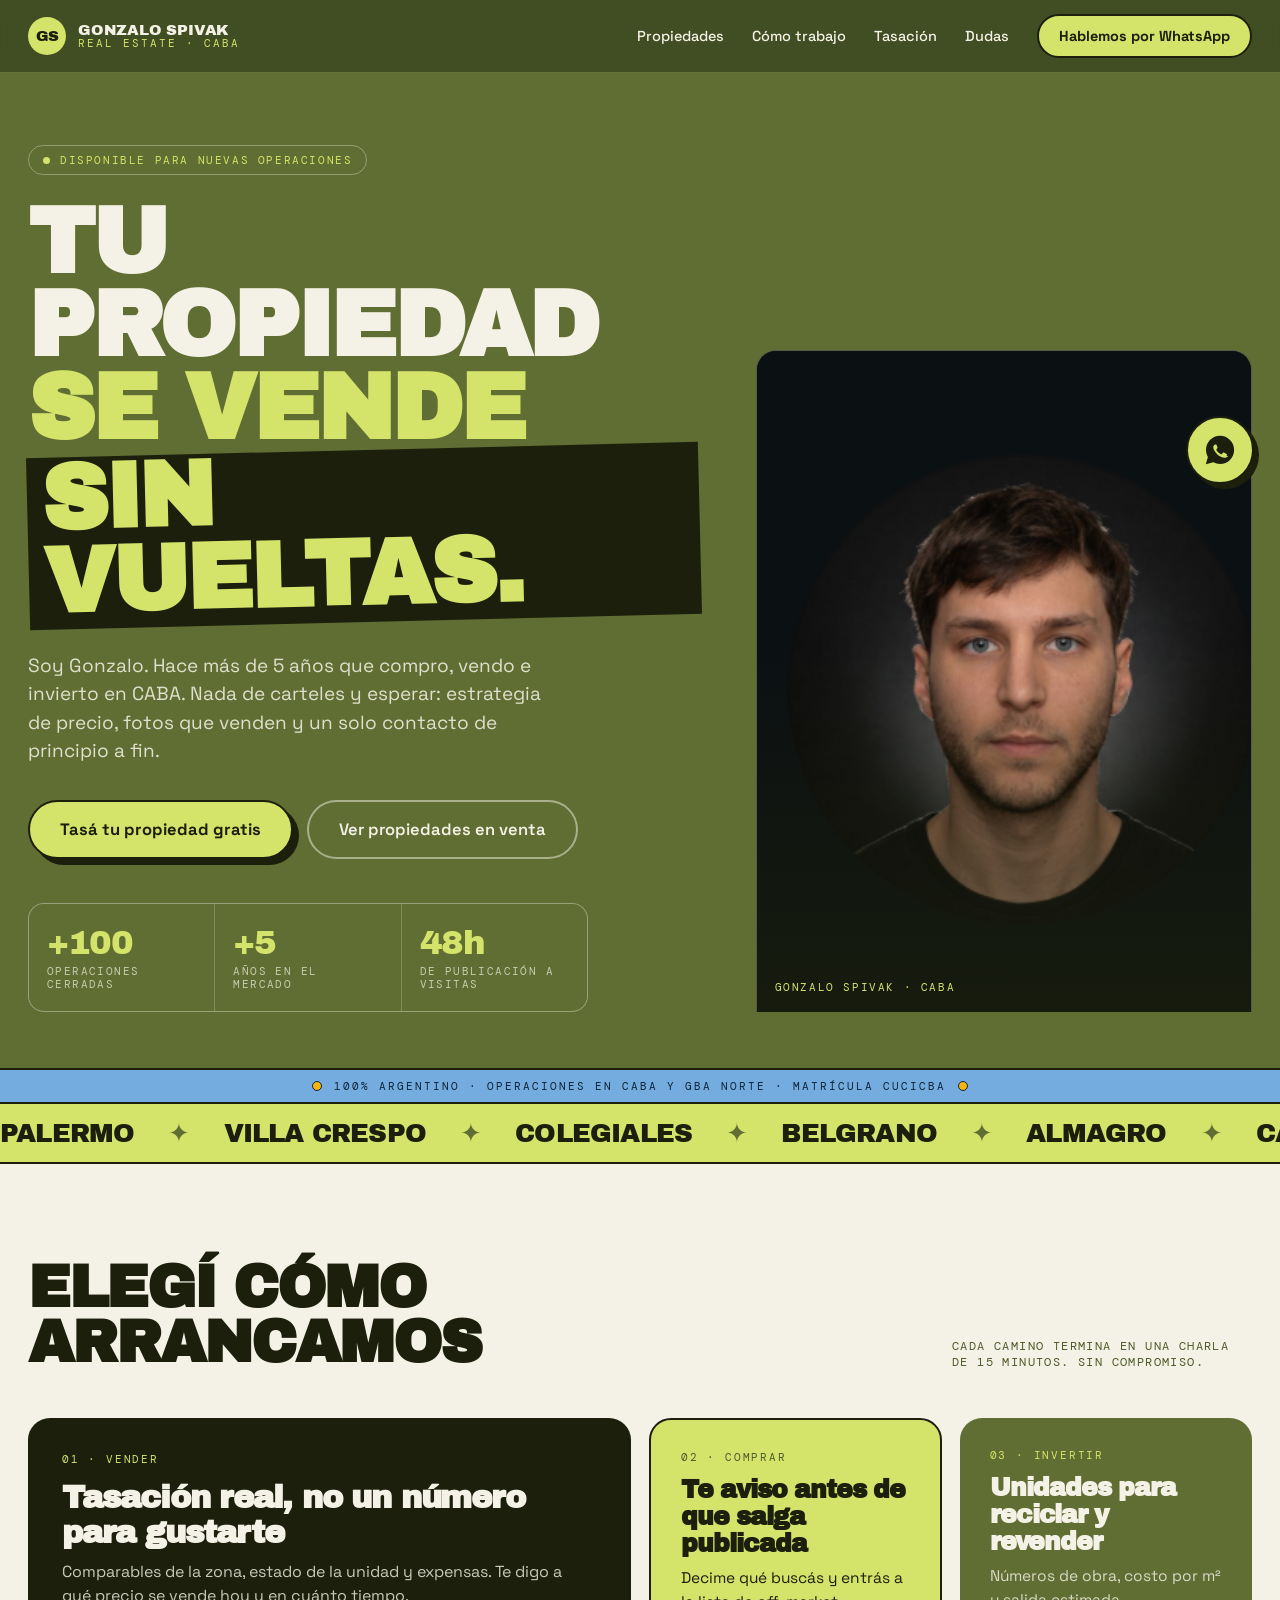
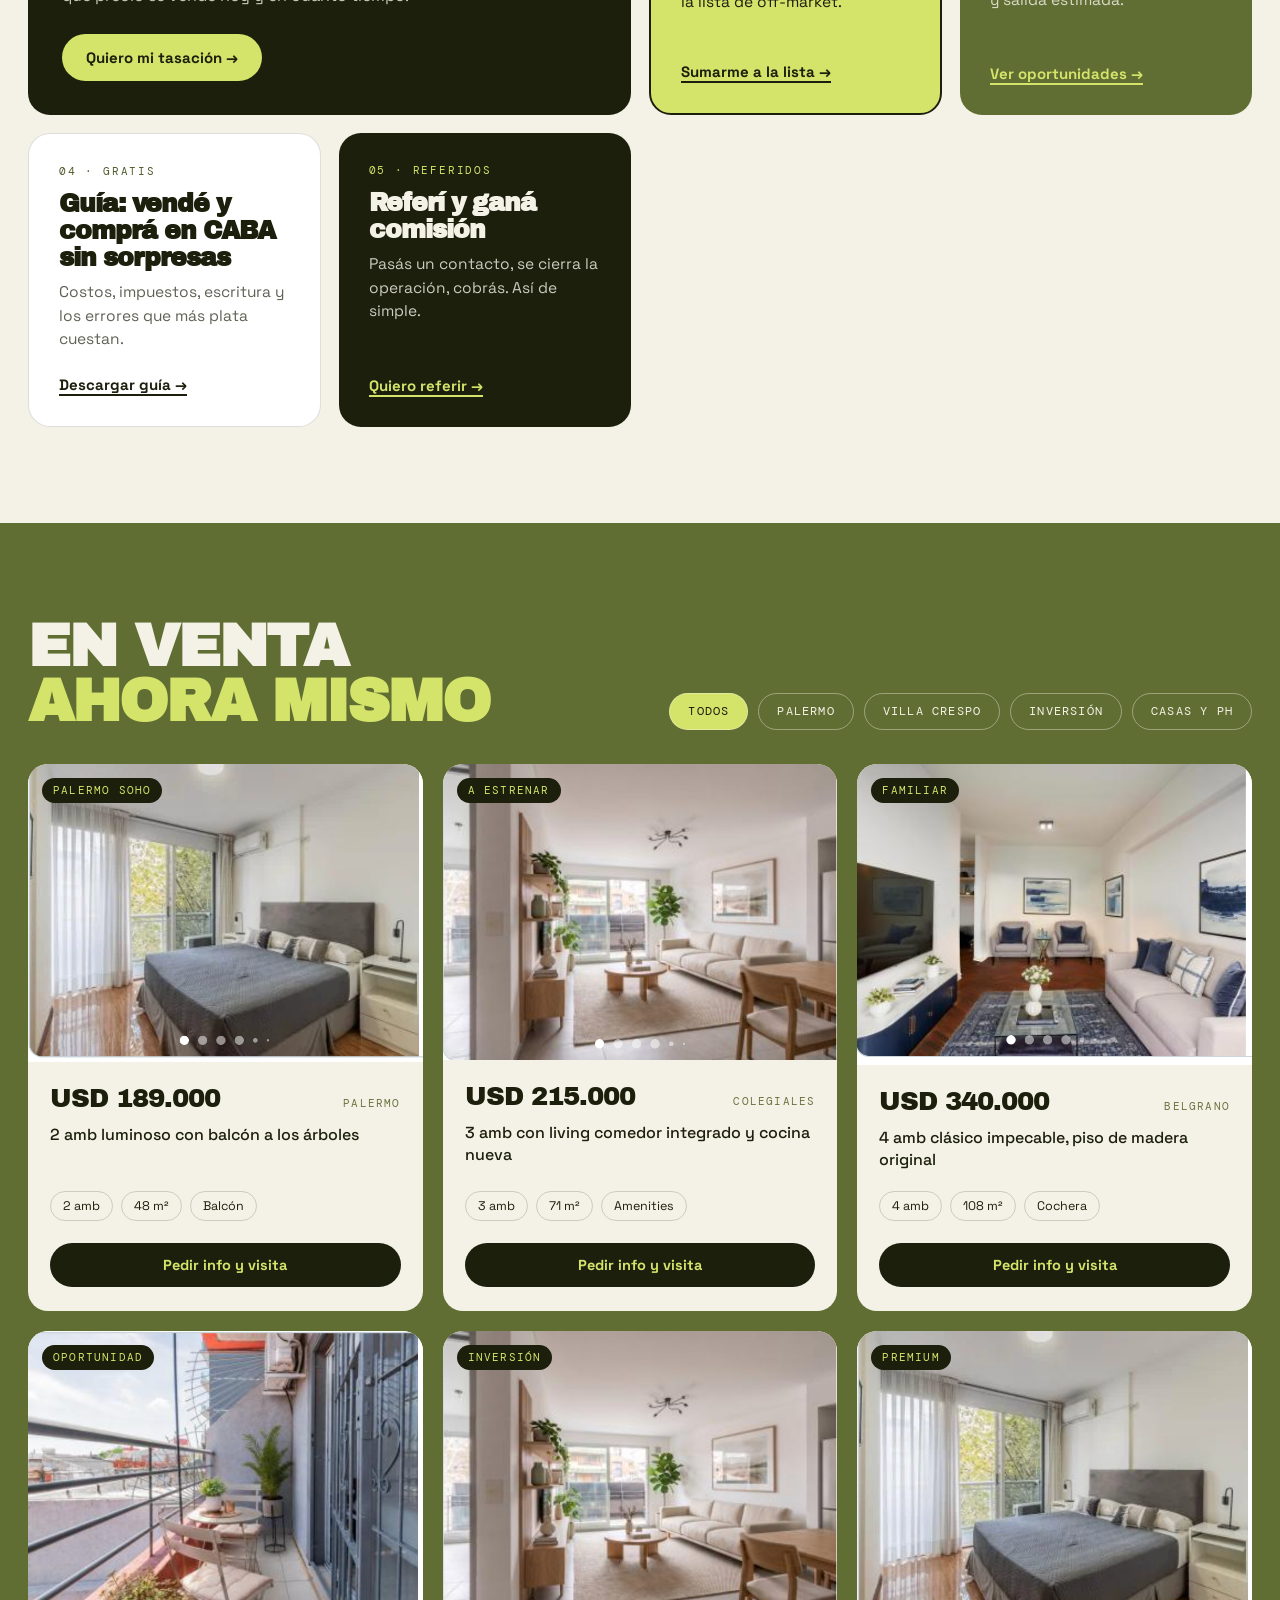
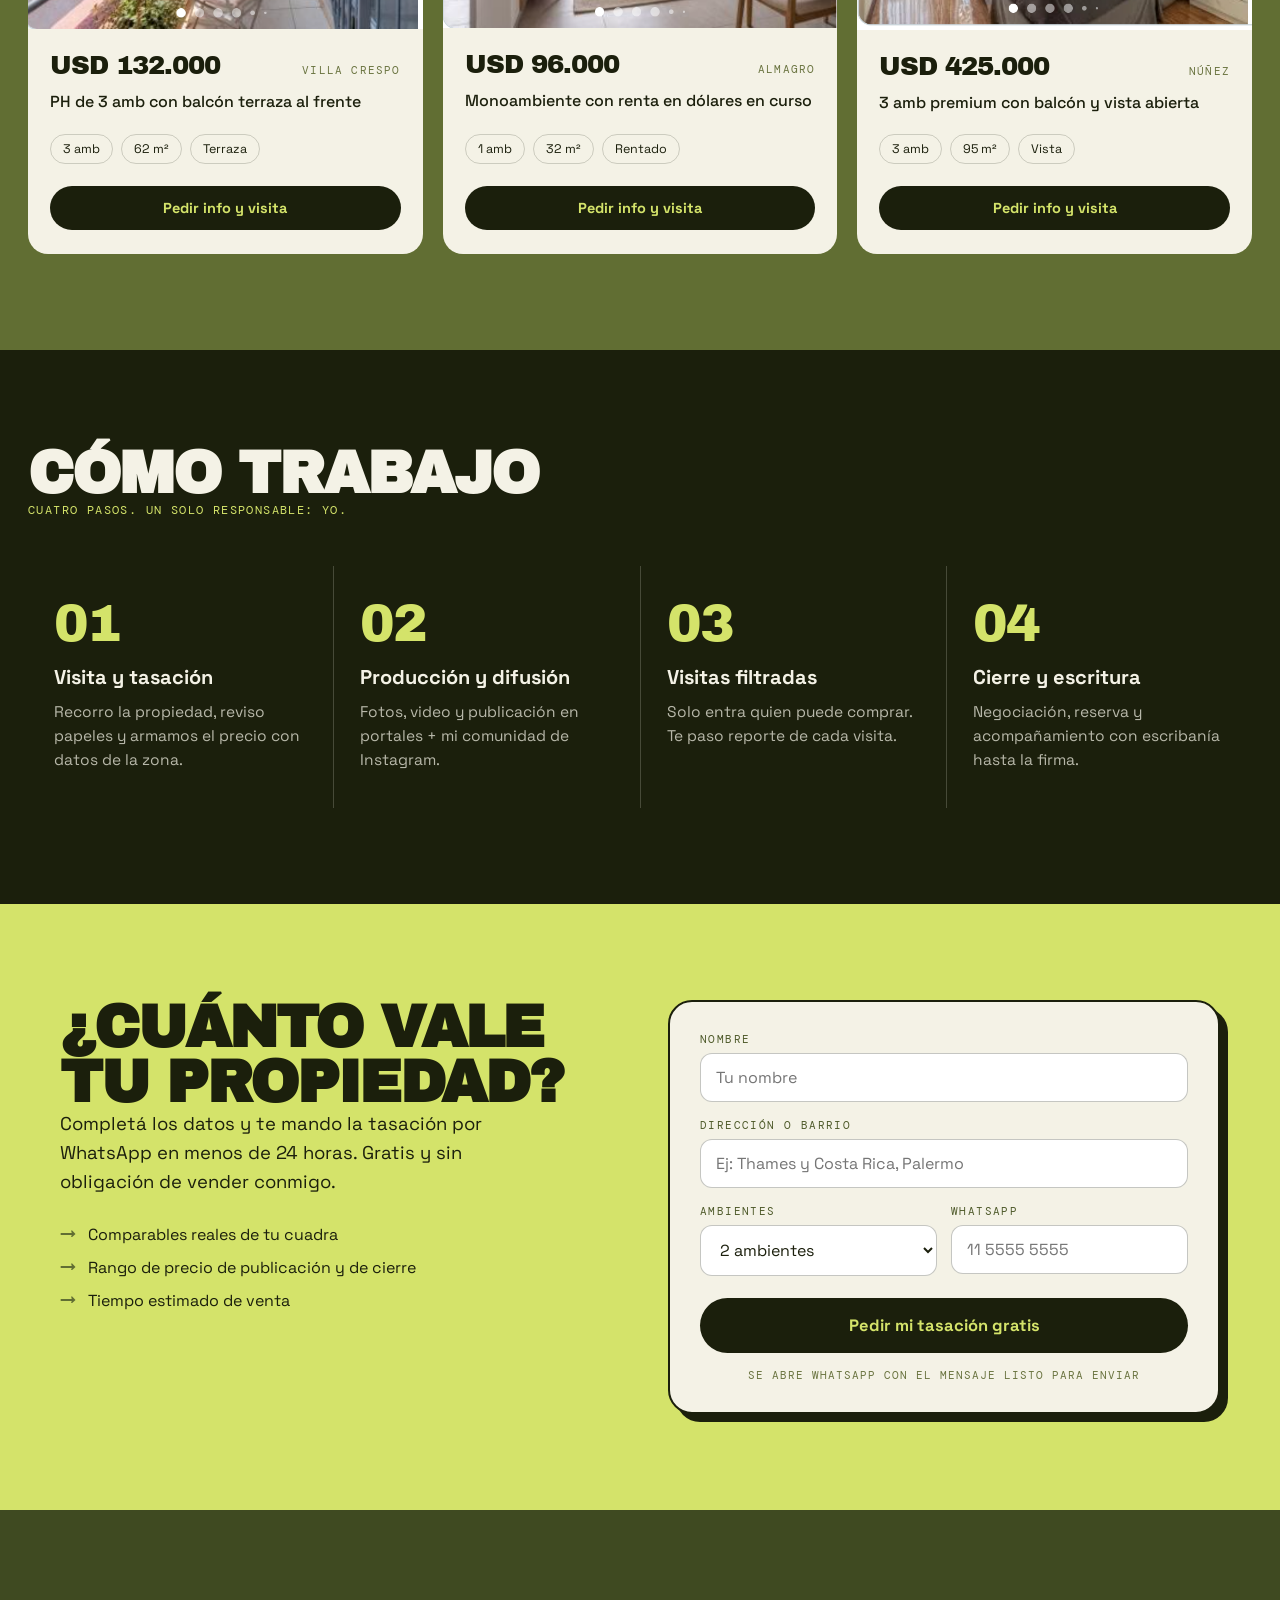
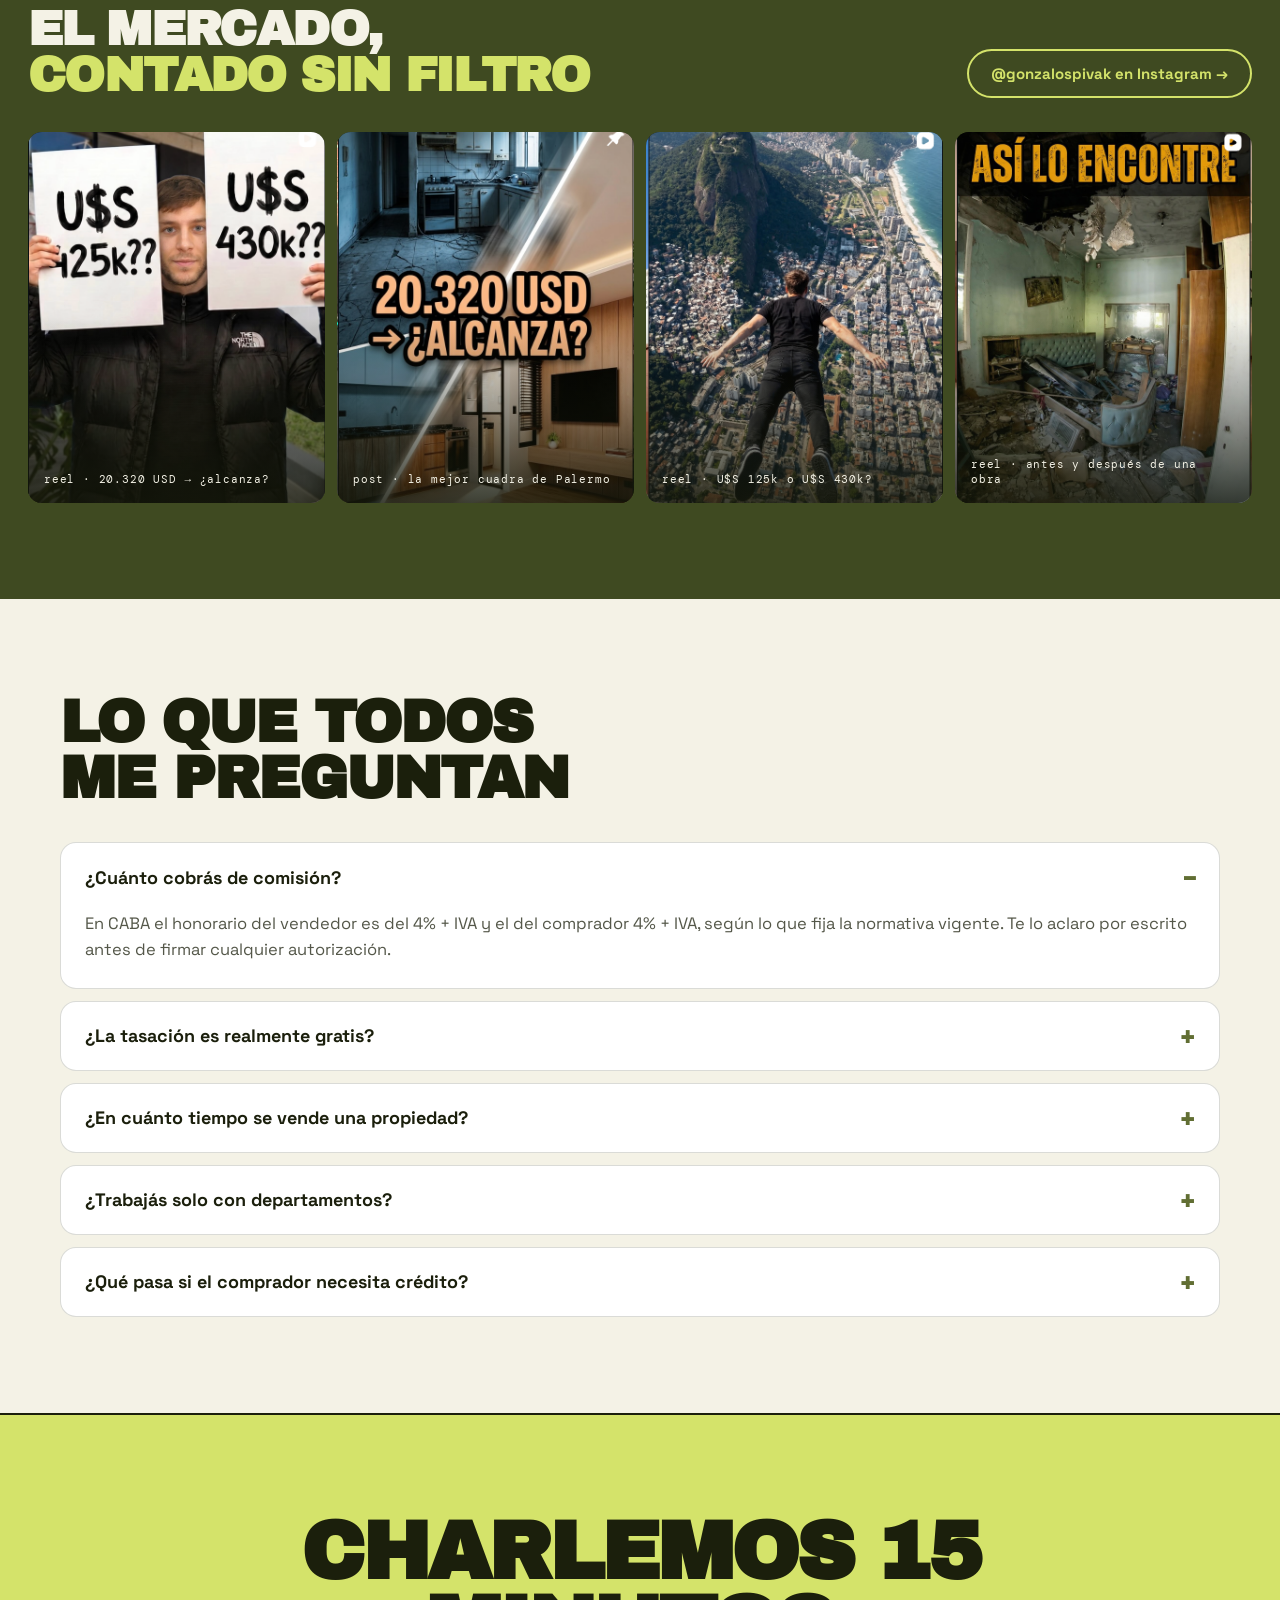
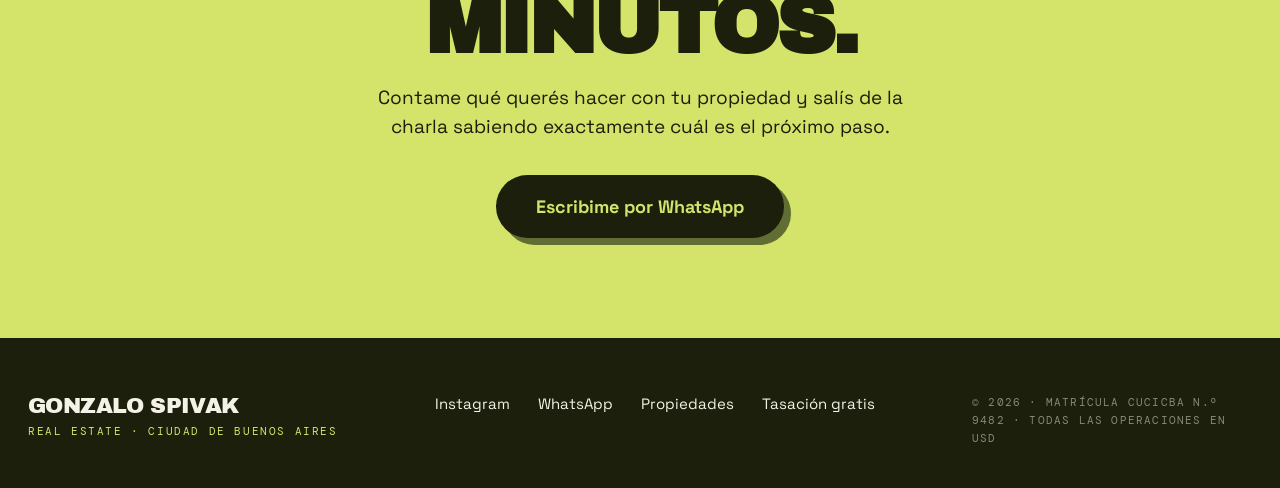
==== index.html @ 614ceec2 "Primera version de la landing de Gonzalo Spivak" ====
<!DOCTYPE html>
<html lang="es-AR">
<head>
<meta charset="UTF-8" />
<meta name="viewport" content="width=device-width, initial-scale=1" />
<title>Gonzalo Spivak — Real Estate CABA | Vendé, comprá o invertí en Buenos Aires</title>
<meta name="description" content="Gonzalo Spivak, inmobiliaria en CABA. Tasación gratis, venta con estrategia de precio y fotos que venden, y oportunidades off-market en Palermo, Belgrano, Villa Crespo y más." />
<link rel="preconnect" href="https://fonts.googleapis.com" />
<link rel="preconnect" href="https://fonts.gstatic.com" crossorigin="anonymous" />
<link href="https://fonts.googleapis.com/css2?family=Archivo+Black&family=Space+Grotesk:wght@400;500;700&family=DM+Mono:wght@400;500&display=swap" rel="stylesheet" />
<link rel="icon" href="data:image/svg+xml,%3Csvg xmlns='http://www.w3.org/2000/svg' viewBox='0 0 64 64'%3E%3Ccircle cx='32' cy='32' r='32' fill='%23D4E36A'/%3E%3Ctext x='32' y='42' font-family='Arial Black,Arial,sans-serif' font-weight='900' font-size='26' fill='%231B1F0C' text-anchor='middle'%3EGS%3C/text%3E%3C/svg%3E" />
<link rel="stylesheet" href="css/styles.css" />
</head>
<body>

<header class="site-header">
  <div class="brand">
    <div class="brand__mark">GS</div>
    <div class="brand__text">
      <span class="brand__name">GONZALO SPIVAK</span>
      <span class="brand__tag">REAL ESTATE · CABA</span>
    </div>
  </div>

  <button class="nav-toggle" id="navToggle" aria-expanded="false" aria-controls="siteNav" aria-label="Abrir menú">
    <span></span><span></span><span></span>
  </button>

  <nav class="site-nav" id="siteNav">
    <a href="#propiedades">Propiedades</a>
    <a href="#proceso">Cómo trabajo</a>
    <a href="#tasacion">Tasación</a>
    <a href="#faq">Dudas</a>
    <a class="btn btn--primary" href="#" target="_blank" rel="noopener" data-wa-link>Hablemos por WhatsApp</a>
  </nav>
</header>

<main>

  <section class="hero">
    <div class="hero__grid">
      <div class="hero__copy">
        <div class="badge">
          <span class="badge__dot"></span>
          DISPONIBLE PARA NUEVAS OPERACIONES
        </div>
        <h1 class="hero__title">
          TU PROPIEDAD<br />
          <span class="hero__title--accent">SE VENDE</span><br />
          <span class="hero__title--stamp">SIN VUELTAS.</span>
        </h1>
        <p class="hero__lead">
          Soy Gonzalo. Hace más de 5 años que compro, vendo e invierto en CABA. Nada de carteles y esperar: estrategia de precio, fotos que venden y un solo contacto de principio a fin.
        </p>
        <div class="hero__actions">
          <a href="#tasacion" class="btn btn--stamp">Tasá tu propiedad gratis</a>
          <a href="#propiedades" class="btn btn--ghost">Ver propiedades en venta</a>
        </div>
        <div class="stats">
          <div class="stats__item">
            <div class="stats__num">+100</div>
            <div class="stats__label">OPERACIONES CERRADAS</div>
          </div>
          <div class="stats__item">
            <div class="stats__num">+5</div>
            <div class="stats__label">AÑOS EN EL MERCADO</div>
          </div>
          <div class="stats__item">
            <div class="stats__num">48h</div>
            <div class="stats__label">DE PUBLICACIÓN A VISITAS</div>
          </div>
        </div>
      </div>

      <div class="hero__portrait">
        <img src="assets/gonzalo.png" alt="Gonzalo Spivak, agente inmobiliario en CABA" />
        <div class="hero__portrait-fade"></div>
        <div class="hero__portrait-caption">GONZALO SPIVAK · CABA</div>
      </div>
    </div>
  </section>

  <div class="trust-bar">
    <span class="trust-bar__inner">
      <span class="trust-bar__dot"></span>
      100% ARGENTINO · OPERACIONES EN CABA Y GBA NORTE · MATRÍCULA CUCICBA
      <span class="trust-bar__dot"></span>
    </span>
  </div>

  <div class="marquee">
    <div class="marquee__track">
      <div class="marquee__group">
        <span>PALERMO</span><span class="marquee__star">✦</span><span>VILLA CRESPO</span><span class="marquee__star">✦</span><span>COLEGIALES</span><span class="marquee__star">✦</span><span>BELGRANO</span><span class="marquee__star">✦</span><span>ALMAGRO</span><span class="marquee__star">✦</span><span>CABALLITO</span><span class="marquee__star">✦</span><span>NÚÑEZ</span><span class="marquee__star">✦</span>
      </div>
      <div class="marquee__group" aria-hidden="true">
        <span>PALERMO</span><span class="marquee__star">✦</span><span>VILLA CRESPO</span><span class="marquee__star">✦</span><span>COLEGIALES</span><span class="marquee__star">✦</span><span>BELGRANO</span><span class="marquee__star">✦</span><span>ALMAGRO</span><span class="marquee__star">✦</span><span>CABALLITO</span><span class="marquee__star">✦</span><span>NÚÑEZ</span><span class="marquee__star">✦</span>
      </div>
    </div>
  </div>

  <section class="section section--light">
    <div class="wrap">
      <div class="section__head">
        <h2 class="section__title">ELEGÍ CÓMO<br />ARRANCAMOS</h2>
        <p class="section__note">CADA CAMINO TERMINA EN UNA CHARLA DE 15 MINUTOS. SIN COMPROMISO.</p>
      </div>
      <div class="paths">
        <article class="path path--wide path--dark reveal">
          <div>
            <div class="path__eyebrow path__eyebrow--lime">01 · VENDER</div>
            <h3 class="path__title path__title--lg">Tasación real, no un número para gustarte</h3>
            <p class="path__body">Comparables de la zona, estado de la unidad y expensas. Te digo a qué precio se vende hoy y en cuánto tiempo.</p>
          </div>
          <a href="#tasacion" class="path__link path__link--pill">Quiero mi tasación →</a>
        </article>

        <article class="path path--lime reveal">
          <div>
            <div class="path__eyebrow path__eyebrow--olive">02 · COMPRAR</div>
            <h3 class="path__title">Te aviso antes de que salga publicada</h3>
            <p class="path__body">Decime qué buscás y entrás a la lista de off-market.</p>
          </div>
          <a href="#" target="_blank" rel="noopener" class="path__link path__link--underline-dark" data-wa-link>Sumarme a la lista →</a>
        </article>

        <article class="path path--olive reveal">
          <div>
            <div class="path__eyebrow path__eyebrow--lime">03 · INVERTIR</div>
            <h3 class="path__title">Unidades para reciclar y revender</h3>
            <p class="path__body path__body--on-olive">Números de obra, costo por m² y salida estimada.</p>
          </div>
          <a href="#" target="_blank" rel="noopener" class="path__link path__link--underline-lime" data-wa-link>Ver oportunidades →</a>
        </article>

        <article class="path path--white reveal">
          <div>
            <div class="path__eyebrow path__eyebrow--olive">04 · GRATIS</div>
            <h3 class="path__title">Guía: vendé y comprá en CABA sin sorpresas</h3>
            <p class="path__body path__body--muted">Costos, impuestos, escritura y los errores que más plata cuestan.</p>
          </div>
          <a href="#" target="_blank" rel="noopener" class="path__link path__link--underline-dark" data-wa-link>Descargar guía →</a>
        </article>

        <article class="path path--dark reveal">
          <div>
            <div class="path__eyebrow path__eyebrow--lime">05 · REFERIDOS</div>
            <h3 class="path__title">Referí y ganá comisión</h3>
            <p class="path__body">Pasás un contacto, se cierra la operación, cobrás. Así de simple.</p>
          </div>
          <a href="#" target="_blank" rel="noopener" class="path__link path__link--underline-lime" data-wa-link>Quiero referir →</a>
        </article>
      </div>
    </div>
  </section>

  <section id="propiedades" class="section section--olive">
    <div class="wrap">
      <div class="section__head section__head--row">
        <h2 class="section__title section__title--on-olive">EN VENTA<br /><span class="section__title--accent">AHORA MISMO</span></h2>
        <div class="filters" id="filters" role="group" aria-label="Filtrar propiedades"></div>
      </div>
      <div class="properties" id="properties"></div>
    </div>
  </section>

  <section id="proceso" class="section section--dark">
    <div class="wrap">
      <h2 class="section__title section__title--on-olive">CÓMO TRABAJO</h2>
      <p class="section__note section__note--lime">CUATRO PASOS. UN SOLO RESPONSABLE: YO.</p>
      <div class="steps">
        <div class="step reveal">
          <div class="step__num">01</div>
          <h3 class="step__title">Visita y tasación</h3>
          <p class="step__body">Recorro la propiedad, reviso papeles y armamos el precio con datos de la zona.</p>
        </div>
        <div class="step reveal">
          <div class="step__num">02</div>
          <h3 class="step__title">Producción y difusión</h3>
          <p class="step__body">Fotos, video y publicación en portales + mi comunidad de Instagram.</p>
        </div>
        <div class="step reveal">
          <div class="step__num">03</div>
          <h3 class="step__title">Visitas filtradas</h3>
          <p class="step__body">Solo entra quien puede comprar. Te paso reporte de cada visita.</p>
        </div>
        <div class="step reveal">
          <div class="step__num">04</div>
          <h3 class="step__title">Cierre y escritura</h3>
          <p class="step__body">Negociación, reserva y acompañamiento con escribanía hasta la firma.</p>
        </div>
      </div>
    </div>
  </section>

  <section id="tasacion" class="section section--lime">
    <div class="wrap wrap--narrow tasacion">
      <div class="tasacion__copy">
        <h2 class="section__title">¿CUÁNTO VALE<br />TU PROPIEDAD?</h2>
        <p class="tasacion__lead">Completá los datos y te mando la tasación por WhatsApp en menos de 24 horas. Gratis y sin obligación de vender conmigo.</p>
        <ul class="tasacion__list">
          <li><span class="tasacion__arrow">→</span> Comparables reales de tu cuadra</li>
          <li><span class="tasacion__arrow">→</span> Rango de precio de publicación y de cierre</li>
          <li><span class="tasacion__arrow">→</span> Tiempo estimado de venta</li>
        </ul>
      </div>

      <form class="tasacion__form" id="tasacionForm" novalidate>
        <label class="field">NOMBRE
          <input type="text" name="nombre" placeholder="Tu nombre" autocomplete="name" />
        </label>
        <label class="field">DIRECCIÓN O BARRIO
          <input type="text" name="zona" placeholder="Ej: Thames y Costa Rica, Palermo" autocomplete="off" />
        </label>
        <div class="field-row">
          <label class="field">AMBIENTES
            <select name="amb">
              <option>1 ambiente</option>
              <option selected>2 ambientes</option>
              <option>3 ambientes</option>
              <option>4 o más</option>
              <option>Casa / PH</option>
            </select>
          </label>
          <label class="field">WHATSAPP
            <input type="tel" name="tel" placeholder="11 5555 5555" autocomplete="tel" />
          </label>
        </div>
        <button type="submit" class="btn btn--dark-block">Pedir mi tasación gratis</button>
        <p class="tasacion__hint">SE ABRE WHATSAPP CON EL MENSAJE LISTO PARA ENVIAR</p>
      </form>
    </div>
  </section>

  <section class="section section--olive-deep" id="instagram">
    <div class="wrap">
      <div class="section__head section__head--row">
        <h2 class="section__title section__title--on-olive section__title--sm">EL MERCADO,<br /><span class="section__title--accent">CONTADO SIN FILTRO</span></h2>
        <a href="https://www.instagram.com/gonzalospivak/" target="_blank" rel="noopener" class="btn btn--outline-lime">@gonzalospivak en Instagram →</a>
      </div>
      <div class="reels" id="reels"></div>
    </div>
  </section>

  <section id="faq" class="section section--light">
    <div class="wrap wrap--narrow">
      <h2 class="section__title">LO QUE TODOS<br />ME PREGUNTAN</h2>
      <div class="faq" id="faq-list"></div>
    </div>
  </section>

  <section class="section section--lime section--cta">
    <div class="wrap wrap--narrow">
      <h2 class="cta__title">CHARLEMOS 15<br />MINUTOS.</h2>
      <p class="cta__lead">Contame qué querés hacer con tu propiedad y salís de la charla sabiendo exactamente cuál es el próximo paso.</p>
      <a href="#" target="_blank" rel="noopener" class="btn btn--cta" data-wa-link>Escribime por WhatsApp</a>
    </div>
  </section>

</main>

<footer class="site-footer">
  <div class="wrap footer__row">
    <div>
      <div class="footer__brand">GONZALO SPIVAK</div>
      <div class="footer__tag">REAL ESTATE · CIUDAD DE BUENOS AIRES</div>
    </div>
    <div class="footer__links">
      <a href="https://www.instagram.com/gonzalospivak/" target="_blank" rel="noopener">Instagram</a>
      <a href="#" target="_blank" rel="noopener" data-wa-link>WhatsApp</a>
      <a href="#propiedades">Propiedades</a>
      <a href="#tasacion">Tasación gratis</a>
    </div>
    <div class="footer__legal">© 2026 · MATRÍCULA CUCICBA N.º 9482 · TODAS LAS OPERACIONES EN USD</div>
  </div>
</footer>

<a href="#" target="_blank" rel="noopener" title="Hablemos por WhatsApp" class="wa-float" data-wa-link>
  <svg viewBox="0 0 24 24" width="34" height="34" fill="#1B1F0C" aria-hidden="true"><path d="M12.04 2C6.58 2 2.13 6.45 2.13 11.91c0 1.75.46 3.46 1.32 4.96L2 22l5.25-1.38a9.9 9.9 0 0 0 4.79 1.22h.01c5.46 0 9.91-4.45 9.91-9.91S17.5 2 12.04 2Zm5.8 14.03c-.25.7-1.45 1.34-2 1.39-.55.05-1.07.25-3.6-.84s-4-3.83-4.13-4.01c-.13-.18-.85-1.2-.85-2.29s.57-1.62.78-1.84c.2-.22.44-.28.59-.28h.42c.14 0 .32-.05.5.38.18.44.63 1.55.69 1.66.05.11.09.24.01.39-.07.15-.14.25-.28.4-.14.15-.29.33-.41.44-.13.13-.27.27-.12.53.15.26.66 1.09 1.42 1.77.97.87 1.62 1.12 1.87 1.24.25.13.4.11.55-.06.15-.18.63-.73.8-.98.17-.26.34-.21.57-.13.23.09 1.47.69 1.72.82.25.13.42.19.48.29.06.11.06.62-.19 1.32Z"/></svg>
</a>

<script src="js/script.js"></script>
</body>
</html>
---- css/styles.css ----
:root {
  --olive: #616E33;
  --olive-mid: #3F4A21;
  --olive-dark: #1B1F0C;
  --olive-deep: #14170A;
  --lime: #D4E36A;
  --lime-light: #E9F78C;
  --cream: #F4F2E6;
  --cream-70: rgba(244, 242, 230, .7);
  --cream-72: rgba(244, 242, 230, .72);
  --cream-80: rgba(244, 242, 230, .8);
  --cream-82: rgba(244, 242, 230, .82);
  --cream-86: rgba(244, 242, 230, .86);
  --muted-a: #4E5A2A;
  --muted-b: #6A7440;
  --blue: #74ACDF;
  --blue-dark: #0D2438;
  --yellow: #F6B40E;
  --wash: #E6E3D2;
  --dark-14: rgba(27, 31, 12, .14);
  --dark-16: rgba(27, 31, 12, .16);
  --dark-18: rgba(27, 31, 12, .18);
  --dark-25: rgba(27, 31, 12, .25);
  --dark-70: rgba(27, 31, 12, .7);
  --dark-75: rgba(27, 31, 12, .75);
  --font-display: 'Archivo Black', sans-serif;
  --font-body: 'Space Grotesk', Helvetica, sans-serif;
  --font-mono: 'DM Mono', monospace;
}

* { box-sizing: border-box; }

html, body {
  margin: 0;
  padding: 0;
  background: var(--olive);
}

body {
  font-family: var(--font-body);
  color: var(--cream);
  overflow-x: hidden;
}

a {
  color: var(--olive-dark);
  text-decoration: none;
}

::selection {
  background: var(--lime);
  color: var(--olive-dark);
}

img { max-width: 100%; display: block; }

.wrap {
  max-width: 1360px;
  margin: 0 auto;
}

.wrap--narrow { max-width: 1160px; }

@keyframes gsMarquee {
  from { transform: translateX(0); }
  to { transform: translateX(-50%); }
}

@keyframes gsPulse {
  0%, 100% { transform: scale(1); }
  50% { transform: scale(1.06); }
}

/* Buttons */

.btn {
  display: inline-flex;
  align-items: center;
  justify-content: center;
  gap: 8px;
  border-radius: 999px;
  font-weight: 700;
  cursor: pointer;
  border: none;
  transition: transform .15s ease, box-shadow .15s ease, background .15s ease, color .15s ease, border-color .15s ease;
}

.btn--primary {
  background: var(--lime);
  color: var(--olive-dark);
  padding: 11px 20px;
  font-size: 14.5px;
  border: 2px solid var(--olive-dark);
}
.btn--primary:hover { background: var(--lime-light); transform: translateY(-2px); }

.btn--stamp {
  background: var(--lime);
  color: var(--olive-dark);
  padding: 17px 30px;
  font-size: 16.5px;
  border: 2px solid var(--olive-dark);
  box-shadow: 6px 6px 0 var(--olive-dark);
}
.btn--stamp:hover { transform: translate(3px, 3px); box-shadow: 2px 2px 0 var(--olive-dark); }

.btn--ghost {
  border: 2px solid rgba(244, 242, 230, .5);
  color: var(--cream);
  padding: 17px 30px;
  font-size: 16.5px;
  font-weight: 600;
  background: transparent;
}
.btn--ghost:hover { border-color: var(--lime); color: var(--lime); }

.btn--dark-block {
  margin-top: 6px;
  background: var(--olive-dark);
  color: var(--lime);
  border: none;
  border-radius: 999px;
  padding: 17px;
  font-family: var(--font-body);
  font-weight: 700;
  font-size: 16.5px;
  cursor: pointer;
  width: 100%;
}
.btn--dark-block:hover { background: var(--olive-mid); }

.btn--outline-lime {
  border: 2px solid var(--lime);
  color: var(--lime);
  padding: 13px 22px;
  font-size: 15px;
  background: transparent;
}
.btn--outline-lime:hover { background: var(--lime); color: var(--olive-dark); }

.btn--cta {
  display: inline-block;
  background: var(--olive-dark);
  color: var(--lime);
  padding: 20px 40px;
  font-size: 18px;
  box-shadow: 7px 7px 0 var(--olive);
}
.btn--cta:hover { transform: translate(3px, 3px); box-shadow: 2px 2px 0 var(--olive); }

/* Header */

.site-header {
  position: sticky;
  top: 0;
  z-index: 50;
  display: flex;
  align-items: center;
  justify-content: space-between;
  gap: 24px;
  padding: 14px 28px;
  background: rgba(63, 74, 33, .92);
  backdrop-filter: blur(10px);
  -webkit-backdrop-filter: blur(10px);
  border-bottom: 1px solid rgba(212, 227, 106, .25);
}

.brand { display: flex; align-items: center; gap: 12px; }

.brand__mark {
  width: 38px;
  height: 38px;
  border-radius: 50%;
  background: var(--lime);
  color: var(--olive-dark);
  display: grid;
  place-items: center;
  font-family: var(--font-display);
  font-size: 15px;
  letter-spacing: -.5px;
  flex-shrink: 0;
}

.brand__text { display: flex; flex-direction: column; line-height: 1.05; }
.brand__name { font-family: var(--font-display); font-size: 15px; letter-spacing: -.2px; color: var(--cream); }
.brand__tag { font-family: var(--font-mono); font-size: 10.5px; letter-spacing: 2px; color: var(--lime); }

.site-nav { display: flex; align-items: center; gap: 28px; }
.site-nav a:not(.btn) { color: var(--cream); font-size: 14.5px; font-weight: 500; }
.site-nav a:not(.btn):hover { color: var(--lime); }

.nav-toggle {
  display: none;
  flex-direction: column;
  justify-content: center;
  gap: 5px;
  width: 38px;
  height: 38px;
  background: transparent;
  border: 1px solid rgba(244, 242, 230, .4);
  border-radius: 10px;
  cursor: pointer;
  padding: 0;
}
.nav-toggle span {
  display: block;
  width: 18px;
  height: 2px;
  margin: 0 auto;
  background: var(--cream);
  transition: transform .2s ease, opacity .2s ease;
}
.nav-toggle[aria-expanded="true"] span:nth-child(1) { transform: translateY(7px) rotate(45deg); }
.nav-toggle[aria-expanded="true"] span:nth-child(2) { opacity: 0; }
.nav-toggle[aria-expanded="true"] span:nth-child(3) { transform: translateY(-7px) rotate(-45deg); }

/* Hero */

.hero {
  position: relative;
  padding: 72px 28px 0;
  max-width: 1360px;
  margin: 0 auto;
}

.hero__grid {
  display: grid;
  grid-template-columns: 1.15fr .85fr;
  gap: 56px;
  align-items: end;
}

.badge {
  display: inline-flex;
  align-items: center;
  gap: 10px;
  border: 1px solid rgba(244, 242, 230, .35);
  border-radius: 999px;
  padding: 7px 14px;
  font-family: var(--font-mono);
  font-size: 11px;
  letter-spacing: 1.6px;
  color: var(--lime);
  margin-bottom: 26px;
}

.badge__dot {
  width: 7px;
  height: 7px;
  border-radius: 50%;
  background: var(--lime);
  display: inline-block;
  animation: gsPulse 1.6s ease-in-out infinite;
}

.hero__title {
  font-family: var(--font-display);
  font-size: clamp(46px, 7.2vw, 104px);
  line-height: .9;
  letter-spacing: -3px;
  margin: 0;
  color: var(--cream);
  text-wrap: balance;
}
.hero__title--accent { color: var(--lime); }
.hero__title--stamp {
  display: inline-block;
  background: var(--olive-dark);
  color: var(--lime);
  padding: 0 14px 6px;
  transform: rotate(-1.4deg);
}

.hero__lead {
  max-width: 520px;
  font-size: 19px;
  line-height: 1.5;
  color: var(--cream-86);
  margin: 30px 0 34px;
}

.hero__actions { display: flex; flex-wrap: wrap; gap: 14px; margin-bottom: 44px; }

.stats {
  display: grid;
  grid-template-columns: repeat(3, minmax(0, 1fr));
  gap: 1px;
  background: rgba(244, 242, 230, .22);
  border: 1px solid rgba(244, 242, 230, .22);
  border-radius: 16px;
  overflow: hidden;
  max-width: 560px;
}
.stats__item { background: var(--olive); padding: 20px 18px; }
.stats__num { font-family: var(--font-display); font-size: 34px; color: var(--lime); letter-spacing: -1.5px; }
.stats__label { font-family: var(--font-mono); font-size: 10.5px; letter-spacing: 1.4px; color: var(--cream-70); margin-top: 4px; }

.hero__portrait {
  position: relative;
  border-radius: 20px 20px 0 0;
  overflow: hidden;
  border: 1px solid rgba(244, 242, 230, .3);
  border-bottom: none;
  aspect-ratio: 3 / 4;
  background: var(--olive-deep);
}
.hero__portrait img { width: 100%; height: 100%; object-fit: cover; object-position: 50% 22%; }
.hero__portrait-fade {
  position: absolute;
  inset: 0;
  background: linear-gradient(180deg, rgba(97, 110, 51, 0) 45%, rgba(27, 31, 12, .75) 100%);
}
.hero__portrait-caption {
  position: absolute;
  left: 18px;
  bottom: 18px;
  font-family: var(--font-mono);
  font-size: 10.5px;
  letter-spacing: 1.6px;
  color: var(--lime);
}

/* Trust bar + marquee */

.trust-bar {
  margin-top: 56px;
  display: flex;
  align-items: center;
  background: var(--blue);
  border-top: 2px solid var(--olive-dark);
  color: var(--blue-dark);
  font-family: var(--font-mono);
  font-size: 11px;
  letter-spacing: 2px;
  padding: 9px 28px;
  justify-content: center;
  text-align: center;
}
.trust-bar__inner { display: inline-flex; align-items: center; gap: 12px; flex-wrap: wrap; justify-content: center; }
.trust-bar__dot { width: 10px; height: 10px; border-radius: 50%; background: var(--yellow); border: 1px solid var(--blue-dark); flex-shrink: 0; }

.marquee {
  background: var(--lime);
  border-top: 2px solid var(--olive-dark);
  border-bottom: 2px solid var(--olive-dark);
  overflow: hidden;
  padding: 14px 0;
}
.marquee__track { display: flex; width: max-content; animation: gsMarquee 34s linear infinite; }
.marquee__group {
  display: flex;
  align-items: center;
  gap: 34px;
  padding-right: 34px;
  font-family: var(--font-display);
  font-size: 26px;
  letter-spacing: -.8px;
  color: var(--olive-dark);
  white-space: nowrap;
}
.marquee__star { color: var(--olive); }

/* Sections */

.section { padding: 96px 28px; }
.section--light { background: var(--cream); color: var(--olive-dark); }
.section--olive { background: var(--olive); }
.section--olive-deep { background: var(--olive-mid); }
.section--dark { background: var(--olive-dark); }
.section--lime { background: var(--lime); color: var(--olive-dark); }

.section__head {
  display: flex;
  align-items: end;
  justify-content: space-between;
  gap: 32px;
  flex-wrap: wrap;
  margin-bottom: 48px;
}
.section__head--row { margin-bottom: 34px; gap: 28px; }

.section__title {
  font-family: var(--font-display);
  font-size: clamp(34px, 4.6vw, 64px);
  line-height: .94;
  letter-spacing: -2px;
  margin: 0;
  max-width: 720px;
}
.section__title--on-olive { color: var(--cream); }
.section__title--accent { color: var(--lime); }
.section__title--sm { font-size: clamp(30px, 3.8vw, 50px); line-height: .95; letter-spacing: -1.6px; }

.section__note {
  font-family: var(--font-mono);
  font-size: 12px;
  letter-spacing: 1.4px;
  color: var(--muted-a);
  max-width: 300px;
  margin: 0;
}
.section__note--lime { color: var(--lime); margin: 0 0 48px; max-width: none; }

/* Reveal animation */

.reveal {
  opacity: 0;
  transform: translateY(26px);
  transition: opacity .7s ease, transform .7s cubic-bezier(.2, .7, .2, 1);
}
.reveal.is-visible { opacity: 1; transform: none; }

/* Paths grid */

.paths {
  display: grid;
  grid-template-columns: repeat(auto-fit, minmax(280px, 1fr));
  gap: 18px;
}

.path {
  border-radius: 22px;
  padding: 30px;
  display: flex;
  flex-direction: column;
  justify-content: space-between;
  min-height: 260px;
  transition: transform .2s ease;
}
.path:hover { transform: translateY(-6px); }
.path--wide { grid-column: span 2; padding: 34px; }
.path--dark { background: var(--olive-dark); color: var(--cream); }
.path--lime { background: var(--lime); color: var(--olive-dark); border: 2px solid var(--olive-dark); }
.path--olive { background: var(--olive); color: var(--cream); }
.path--white { background: #FFFFFF; color: var(--olive-dark); border: 1px solid var(--dark-14); }

.path__eyebrow { font-family: var(--font-mono); font-size: 11px; letter-spacing: 1.8px; }
.path__eyebrow--lime { color: var(--lime); }
.path__eyebrow--olive { color: var(--muted-a); }

.path__title {
  font-family: var(--font-display);
  font-size: 25px;
  letter-spacing: -1px;
  margin: 12px 0 10px;
}
.path__title--lg { font-size: 32px; letter-spacing: -1.2px; margin: 14px 0 10px; }

.path__body { font-size: 15.5px; line-height: 1.5; color: var(--cream-82); margin: 0; }
.path--wide .path__body { font-size: 16px; max-width: 520px; color: var(--cream-80); }
.path--lime .path__body { color: var(--olive-dark); }
.path__body--on-olive { color: var(--cream-82); }
.path__body--muted { color: var(--dark-70); }

.path__link {
  align-self: start;
  margin-top: 24px;
  font-weight: 700;
  font-size: 15px;
}
.path__link--pill {
  margin-top: 26px;
  background: var(--lime);
  color: var(--olive-dark);
  padding: 14px 24px;
  border-radius: 999px;
}
.path__link--pill:hover { background: var(--lime-light); }
.path__link--underline-dark { color: inherit; border-bottom: 2px solid var(--olive-dark); }
.path__link--underline-lime { color: var(--lime); border-bottom: 2px solid var(--lime); }
.path--lime .path__link--underline-dark { color: var(--olive-dark); }

/* Properties */

.filters { display: flex; flex-wrap: wrap; gap: 10px; }
.filter-btn {
  background: transparent;
  color: var(--cream);
  border: 1px solid rgba(244, 242, 230, .4);
  border-radius: 999px;
  padding: 10px 18px;
  font-family: var(--font-mono);
  font-size: 11.5px;
  letter-spacing: 1.2px;
  cursor: pointer;
}
.filter-btn:hover { border-color: var(--lime); }
.filter-btn.is-active { background: var(--lime); color: var(--olive-dark); }

.properties {
  display: grid;
  grid-template-columns: repeat(auto-fill, minmax(300px, 1fr));
  gap: 20px;
}

.property-card {
  background: var(--cream);
  color: var(--olive-dark);
  border-radius: 20px;
  overflow: hidden;
  display: flex;
  flex-direction: column;
  transition: transform .2s ease;
}
.property-card:hover { transform: translateY(-6px); }

.property-card__media { position: relative; aspect-ratio: 4 / 3; background: var(--wash); }
.property-card__media img { width: 100%; height: 100%; object-fit: cover; }
.property-card__tag {
  position: absolute;
  top: 14px;
  left: 14px;
  background: var(--olive-dark);
  color: var(--lime);
  font-family: var(--font-mono);
  font-size: 10.5px;
  letter-spacing: 1.2px;
  padding: 6px 11px;
  border-radius: 999px;
}

.property-card__body { padding: 22px 22px 24px; display: flex; flex-direction: column; gap: 12px; flex: 1; }
.property-card__row { display: flex; align-items: baseline; justify-content: space-between; gap: 12px; }
.property-card__price { font-family: var(--font-display); font-size: 26px; letter-spacing: -1px; }
.property-card__barrio { font-family: var(--font-mono); font-size: 11px; letter-spacing: 1.2px; color: var(--muted-b); }
.property-card__title { font-size: 16px; line-height: 1.4; font-weight: 500; }
.property-card__pills { display: flex; gap: 8px; flex-wrap: wrap; margin-top: auto; padding-top: 8px; }
.property-card__pill { border: 1px solid var(--dark-18); border-radius: 999px; padding: 6px 12px; font-size: 12.5px; }
.property-card__cta {
  margin-top: 10px;
  background: var(--olive-dark);
  color: var(--lime);
  text-align: center;
  padding: 13px;
  border-radius: 999px;
  font-weight: 700;
  font-size: 14.5px;
}
.property-card__cta:hover { background: var(--olive-mid); }

/* Steps */

.steps {
  display: grid;
  grid-template-columns: repeat(auto-fit, minmax(240px, 1fr));
  gap: 1px;
  background: rgba(244, 242, 230, .2);
}
.step { background: var(--olive-dark); padding: 32px 26px 36px; }
.step__num { font-family: var(--font-display); font-size: 52px; color: var(--lime); letter-spacing: -2px; line-height: 1; }
.step__title { font-family: var(--font-body); font-size: 20px; font-weight: 700; margin: 14px 0 10px; color: var(--cream); }
.step__body { font-size: 15.5px; line-height: 1.55; color: var(--cream-72); margin: 0; }

/* Tasación */

.tasacion {
  display: grid;
  grid-template-columns: 1fr 1fr;
  gap: 56px;
  align-items: start;
}

.tasacion__lead { font-size: 18.5px; line-height: 1.55; margin: 0 0 28px; max-width: 460px; }

.tasacion__list { list-style: none; padding: 0; margin: 0; display: flex; flex-direction: column; gap: 12px; }
.tasacion__list li { display: flex; gap: 12px; align-items: start; font-size: 16px; }
.tasacion__arrow { font-family: var(--font-display); color: var(--olive); flex-shrink: 0; }

.tasacion__form {
  background: var(--cream);
  border: 2px solid var(--olive-dark);
  border-radius: 24px;
  padding: 30px;
  box-shadow: 8px 8px 0 var(--olive-dark);
  display: flex;
  flex-direction: column;
  gap: 16px;
}

.field {
  display: flex;
  flex-direction: column;
  gap: 7px;
  font-family: var(--font-mono);
  font-size: 11px;
  letter-spacing: 1.4px;
  color: var(--muted-a);
}
.field input, .field select {
  font-family: var(--font-body);
  font-size: 16px;
  padding: 13px 15px;
  border: 1px solid var(--dark-25);
  border-radius: 12px;
  background: #FFFFFF;
  color: var(--olive-dark);
  width: 100%;
}
.field-row { display: grid; grid-template-columns: 1fr 1fr; gap: 14px; }

.tasacion__hint { font-family: var(--font-mono); font-size: 10.5px; letter-spacing: 1px; color: var(--muted-b); margin: 0; text-align: center; }

/* Instagram wall */

.reels { display: grid; grid-template-columns: repeat(auto-fit, minmax(190px, 1fr)); gap: 12px; }
.reel {
  position: relative;
  aspect-ratio: 4 / 5;
  border-radius: 14px;
  overflow: hidden;
  background: var(--olive-deep);
  display: flex;
  align-items: end;
  padding: 16px;
  transition: transform .2s ease;
}
.reel:hover { transform: translateY(-4px); }
.reel img { position: absolute; inset: 0; width: 100%; height: 100%; object-fit: cover; }
.reel__fade { position: absolute; inset: 0; background: linear-gradient(180deg, rgba(20, 23, 10, 0) 50%, rgba(20, 23, 10, .82) 100%); }
.reel__caption { position: relative; font-family: var(--font-mono); font-size: 11px; letter-spacing: .8px; color: var(--cream); line-height: 1.4; }

/* FAQ */

.faq { display: flex; flex-direction: column; gap: 12px; margin-top: 36px; }
.faq-item { border: 1px solid var(--dark-16); border-radius: 16px; background: #FFFFFF; overflow: hidden; }
.faq-item__q {
  width: 100%;
  display: flex;
  align-items: center;
  justify-content: space-between;
  gap: 20px;
  text-align: left;
  background: none;
  border: none;
  padding: 22px 24px;
  font-family: var(--font-body);
  font-size: 18px;
  font-weight: 700;
  color: var(--olive-dark);
  cursor: pointer;
}
.faq-item__sign { font-family: var(--font-display); font-size: 22px; color: var(--olive); flex-shrink: 0; }
.faq-item__a-wrap { max-height: 0; overflow: hidden; transition: max-height .35s ease; }
.faq-item.is-open .faq-item__a-wrap { max-height: 320px; }
.faq-item__a { margin: 0; padding: 0 24px 24px; font-size: 16.5px; line-height: 1.6; color: var(--dark-75); }

/* CTA */

.section--cta { text-align: center; border-top: 2px solid var(--olive-dark); padding: 100px 28px; }
.cta__title { font-family: var(--font-display); font-size: clamp(40px, 6.4vw, 92px); line-height: .9; letter-spacing: -3px; margin: 0 0 22px; }
.cta__lead { font-size: 19px; line-height: 1.5; max-width: 560px; margin: 0 auto 34px; }

/* Footer */

.site-footer { background: var(--olive-dark); padding: 56px 28px 40px; }
.footer__row { display: flex; flex-wrap: wrap; gap: 32px; justify-content: space-between; align-items: start; }
.footer__brand { font-family: var(--font-display); font-size: 22px; letter-spacing: -.6px; color: var(--cream); }
.footer__tag { font-family: var(--font-mono); font-size: 11px; letter-spacing: 1.6px; color: var(--lime); margin-top: 6px; }
.footer__links { display: flex; gap: 28px; flex-wrap: wrap; }
.footer__links a { color: var(--cream); font-size: 15px; }
.footer__links a:hover { color: var(--lime); }
.footer__legal { font-family: var(--font-mono); font-size: 10.5px; letter-spacing: 1.2px; color: rgba(244, 242, 230, .5); max-width: 280px; line-height: 1.7; }

/* Floating WhatsApp */

.wa-float {
  position: fixed;
  right: 26px;
  top: 50%;
  transform: translateY(-50%);
  z-index: 60;
  width: 68px;
  height: 68px;
  border-radius: 50%;
  background: var(--lime);
  color: var(--olive-dark);
  border: 2px solid var(--olive-dark);
  display: grid;
  place-items: center;
  box-shadow: 5px 5px 0 var(--olive-dark);
}
.wa-float:hover { background: var(--lime-light); transform: translateY(-50%) scale(1.06); }

/* Responsive */

@media (max-width: 980px) {
  .hero__grid { grid-template-columns: 1fr; align-items: stretch; }
  .hero__portrait { order: -1; max-width: 420px; margin: 0 auto; }
  .tasacion { grid-template-columns: 1fr; }
  .path--wide { grid-column: span 1; }
}

@media (max-width: 900px) {
  .nav-toggle { display: flex; }
  .site-nav {
    position: absolute;
    top: 100%;
    left: 0;
    right: 0;
    background: var(--olive-mid);
    flex-direction: column;
    align-items: stretch;
    gap: 0;
    padding: 8px 20px 20px;
    border-bottom: 1px solid rgba(212, 227, 106, .25);
    display: none;
  }
  .site-nav.is-open { display: flex; }
  .site-nav a:not(.btn) { padding: 14px 4px; border-bottom: 1px solid rgba(244, 242, 230, .12); font-size: 16px; }
  .site-nav .btn { margin-top: 14px; justify-content: center; }
}

@media (max-width: 620px) {
  .section { padding: 64px 20px; }
  .hero { padding: 48px 20px 0; }
  .field-row { grid-template-columns: 1fr; }
  .stats { grid-template-columns: 1fr; max-width: 100%; }
  .wa-float { width: 56px; height: 56px; right: 16px; top: auto; bottom: 20px; transform: none; }
  .wa-float:hover { transform: scale(1.06); }
  .wa-float svg { width: 26px; height: 26px; }
  .section__head--row { justify-content: flex-start; }
  .filters { width: 100%; }
}
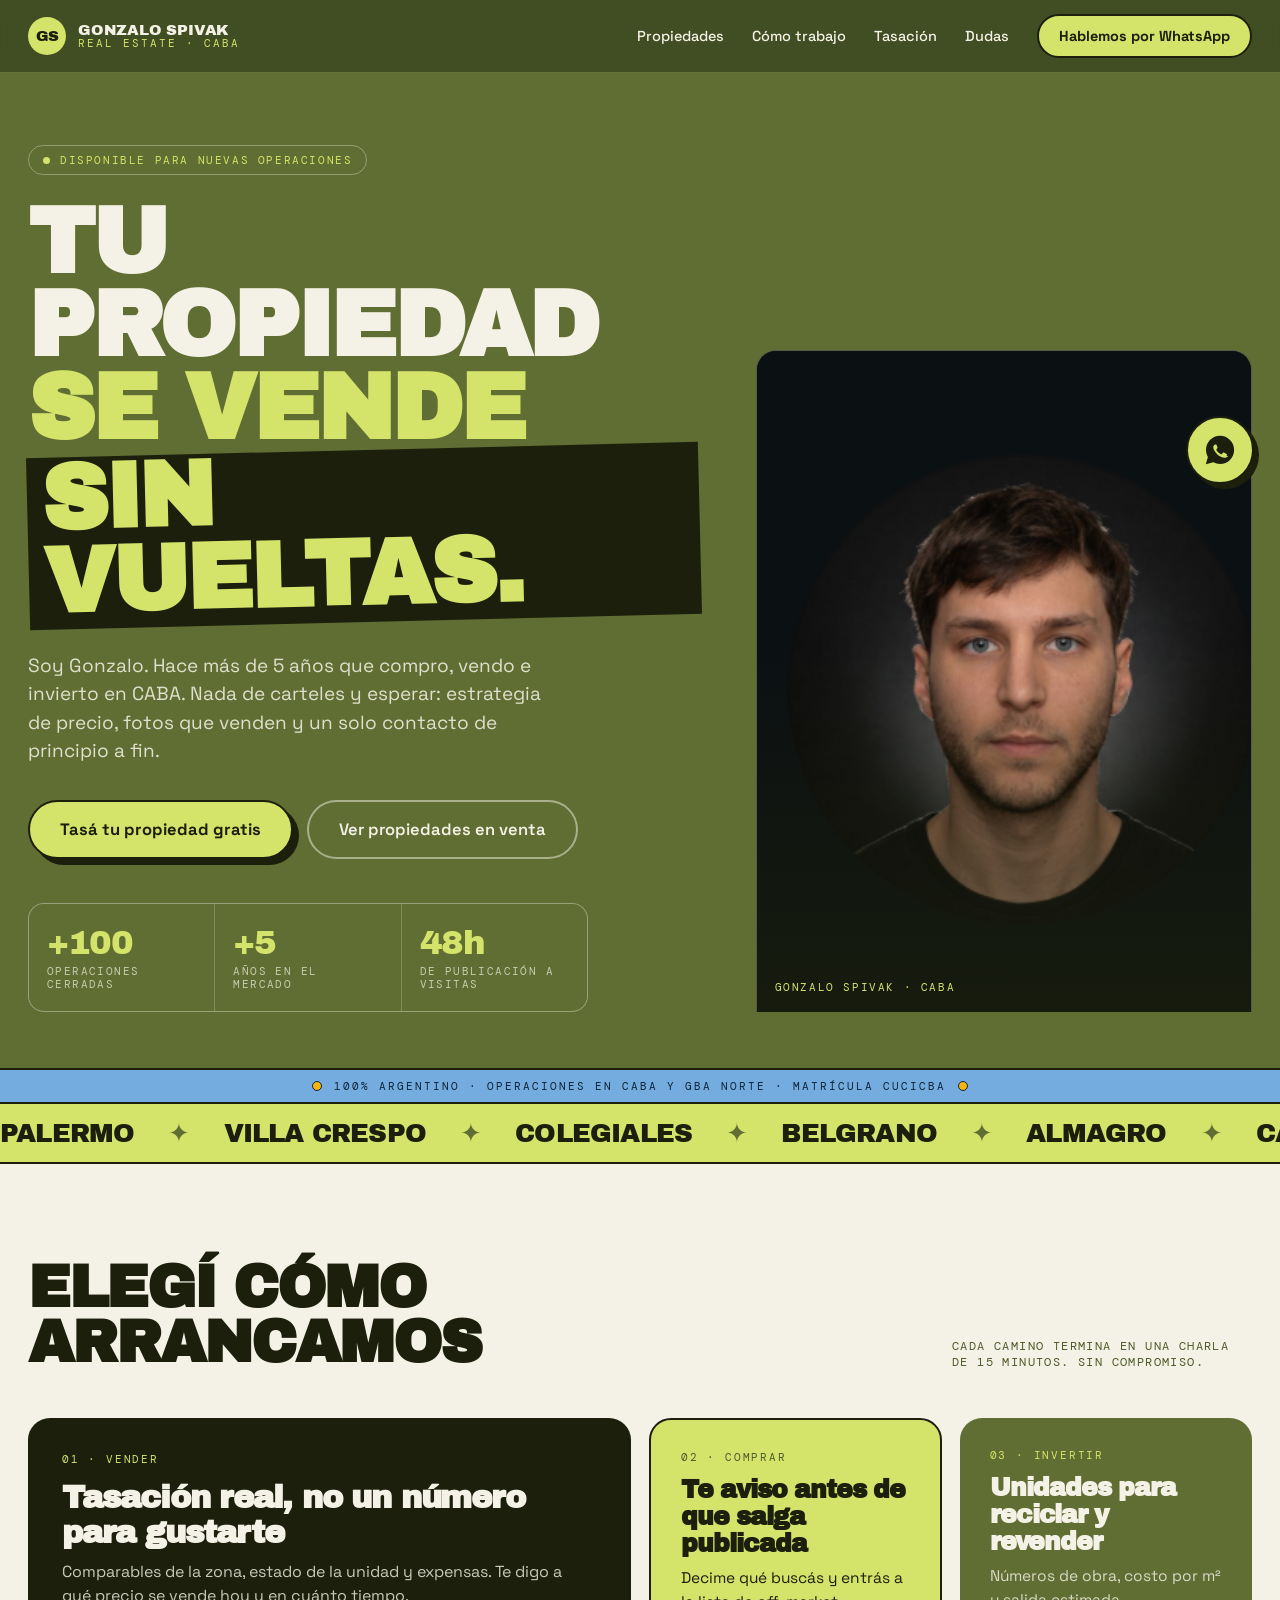
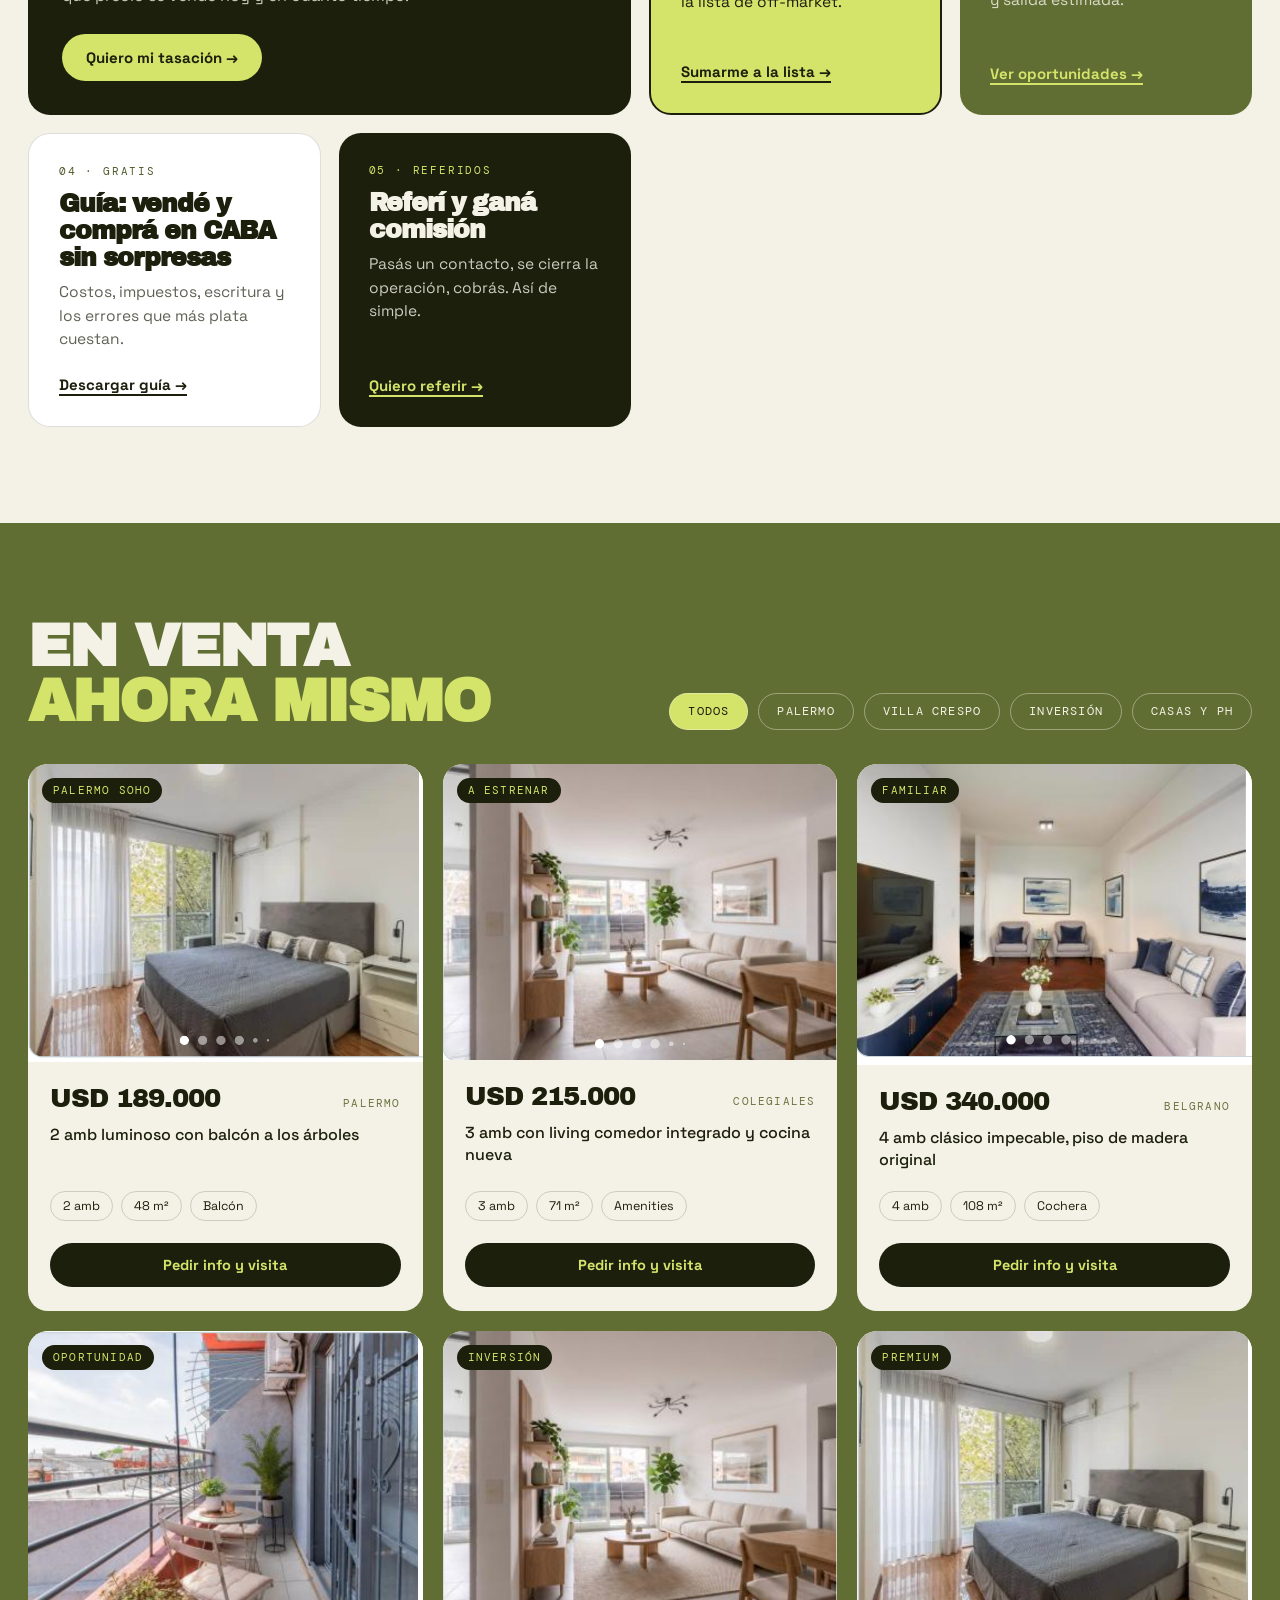
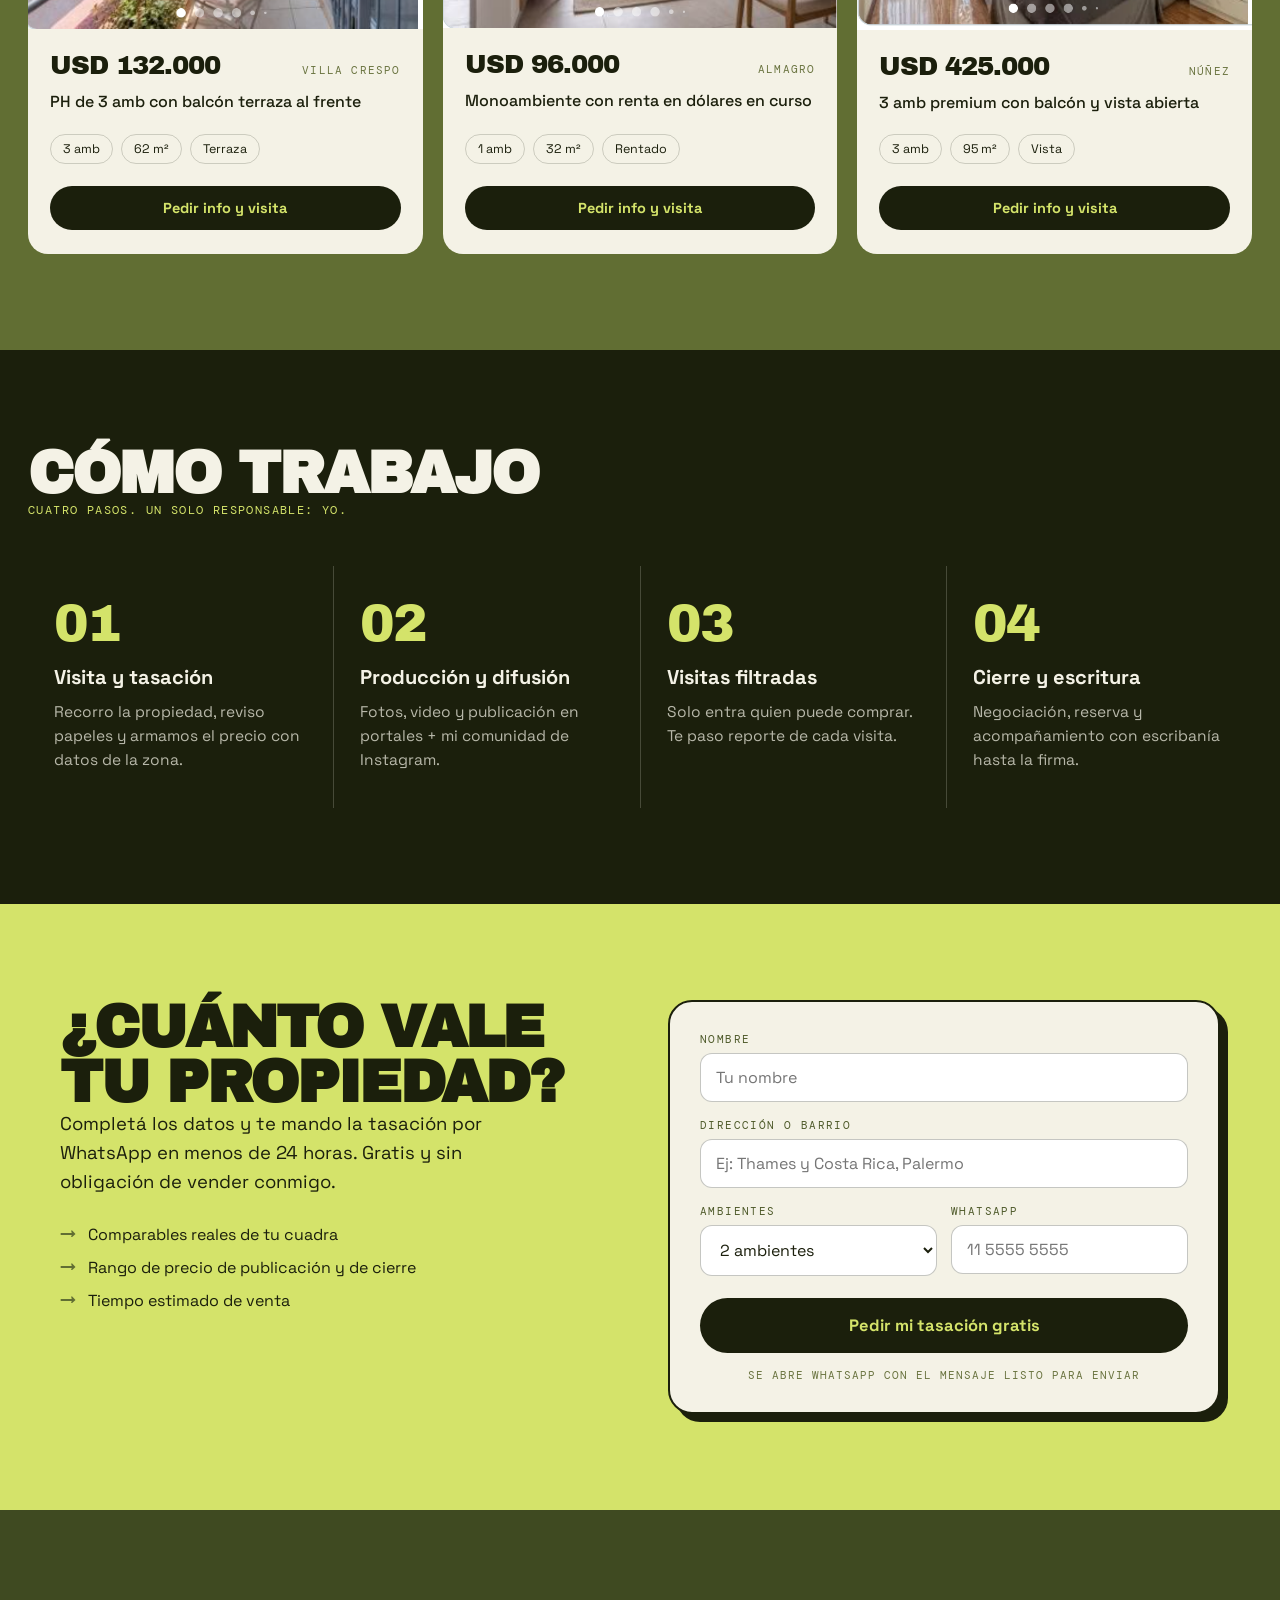
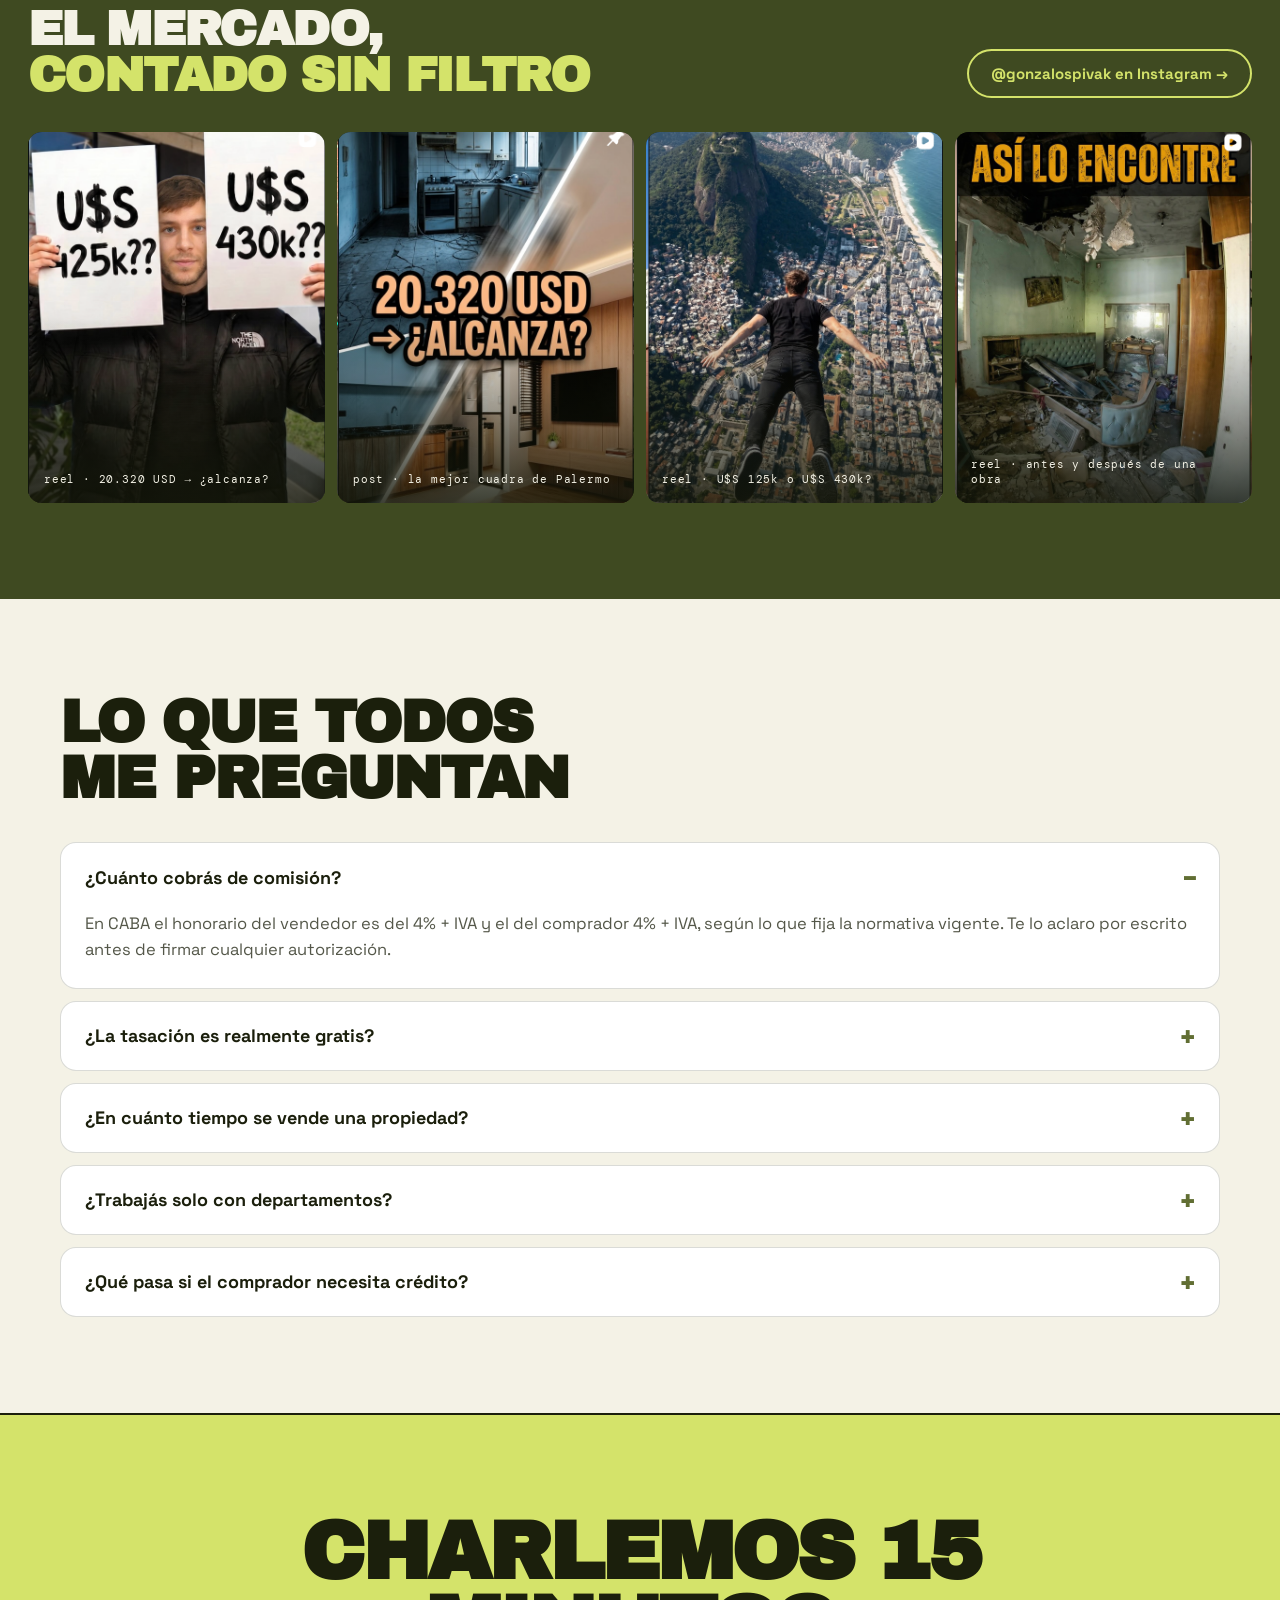
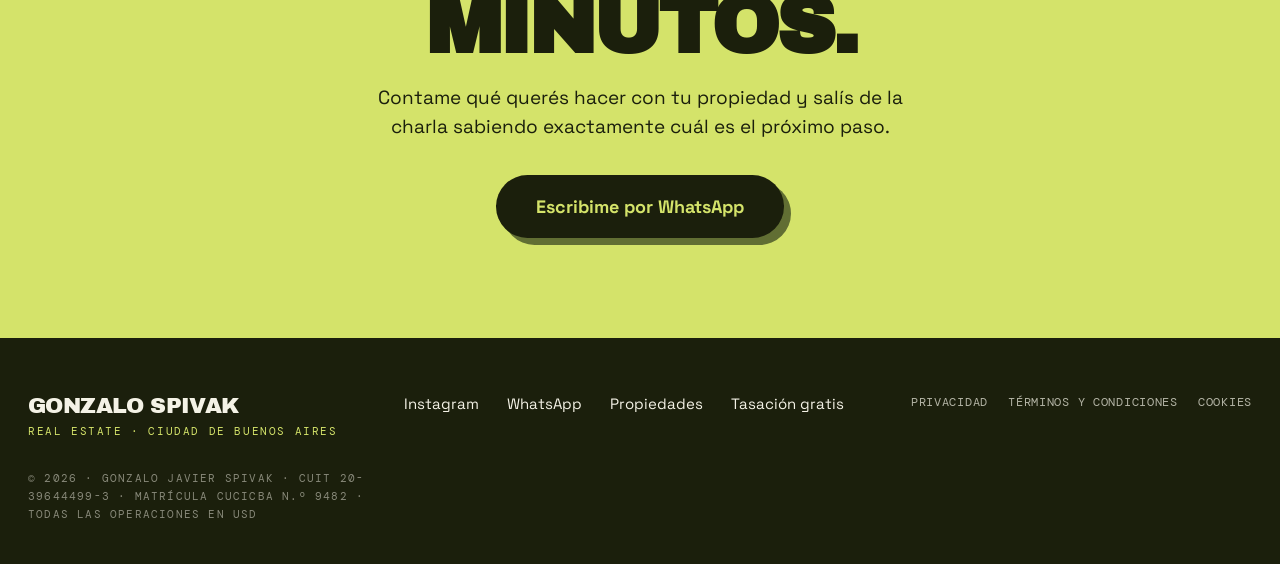
==== commit 3b44a144: "Paginas legales: privacidad, terminos y cookies (Ley 25.326)" ====
--- a/index.html
+++ b/index.html
@@ -271,7 +271,12 @@
       <a href="#propiedades">Propiedades</a>
       <a href="#tasacion">Tasación gratis</a>
     </div>
-    <div class="footer__legal">© 2026 · MATRÍCULA CUCICBA N.º 9482 · TODAS LAS OPERACIONES EN USD</div>
+    <div class="footer__links footer__links--legal">
+      <a href="/privacidad">Privacidad</a>
+      <a href="/terminos">Términos y Condiciones</a>
+      <a href="/cookies">Cookies</a>
+    </div>
+    <div class="footer__legal">© 2026 · GONZALO JAVIER SPIVAK · CUIT 20-39644499-3 · MATRÍCULA CUCICBA N.º 9482 · TODAS LAS OPERACIONES EN USD</div>
   </div>
 </footer>
 
--- a/css/styles.css
+++ b/css/styles.css
@@ -721,3 +721,18 @@
   .section__head--row { justify-content: flex-start; }
   .filters { width: 100%; }
 }
+
+/* Enlaces legales del footer */
+.footer__links--legal { gap: 20px; }
+
+.footer__links--legal a {
+  font-family: var(--font-mono);
+  font-size: 12px;
+  letter-spacing: .06em;
+  text-transform: uppercase;
+  color: var(--cream-70);
+}
+
+.footer__links--legal a:hover { color: var(--lime); }
+
+.footer__legal { max-width: 340px; }
